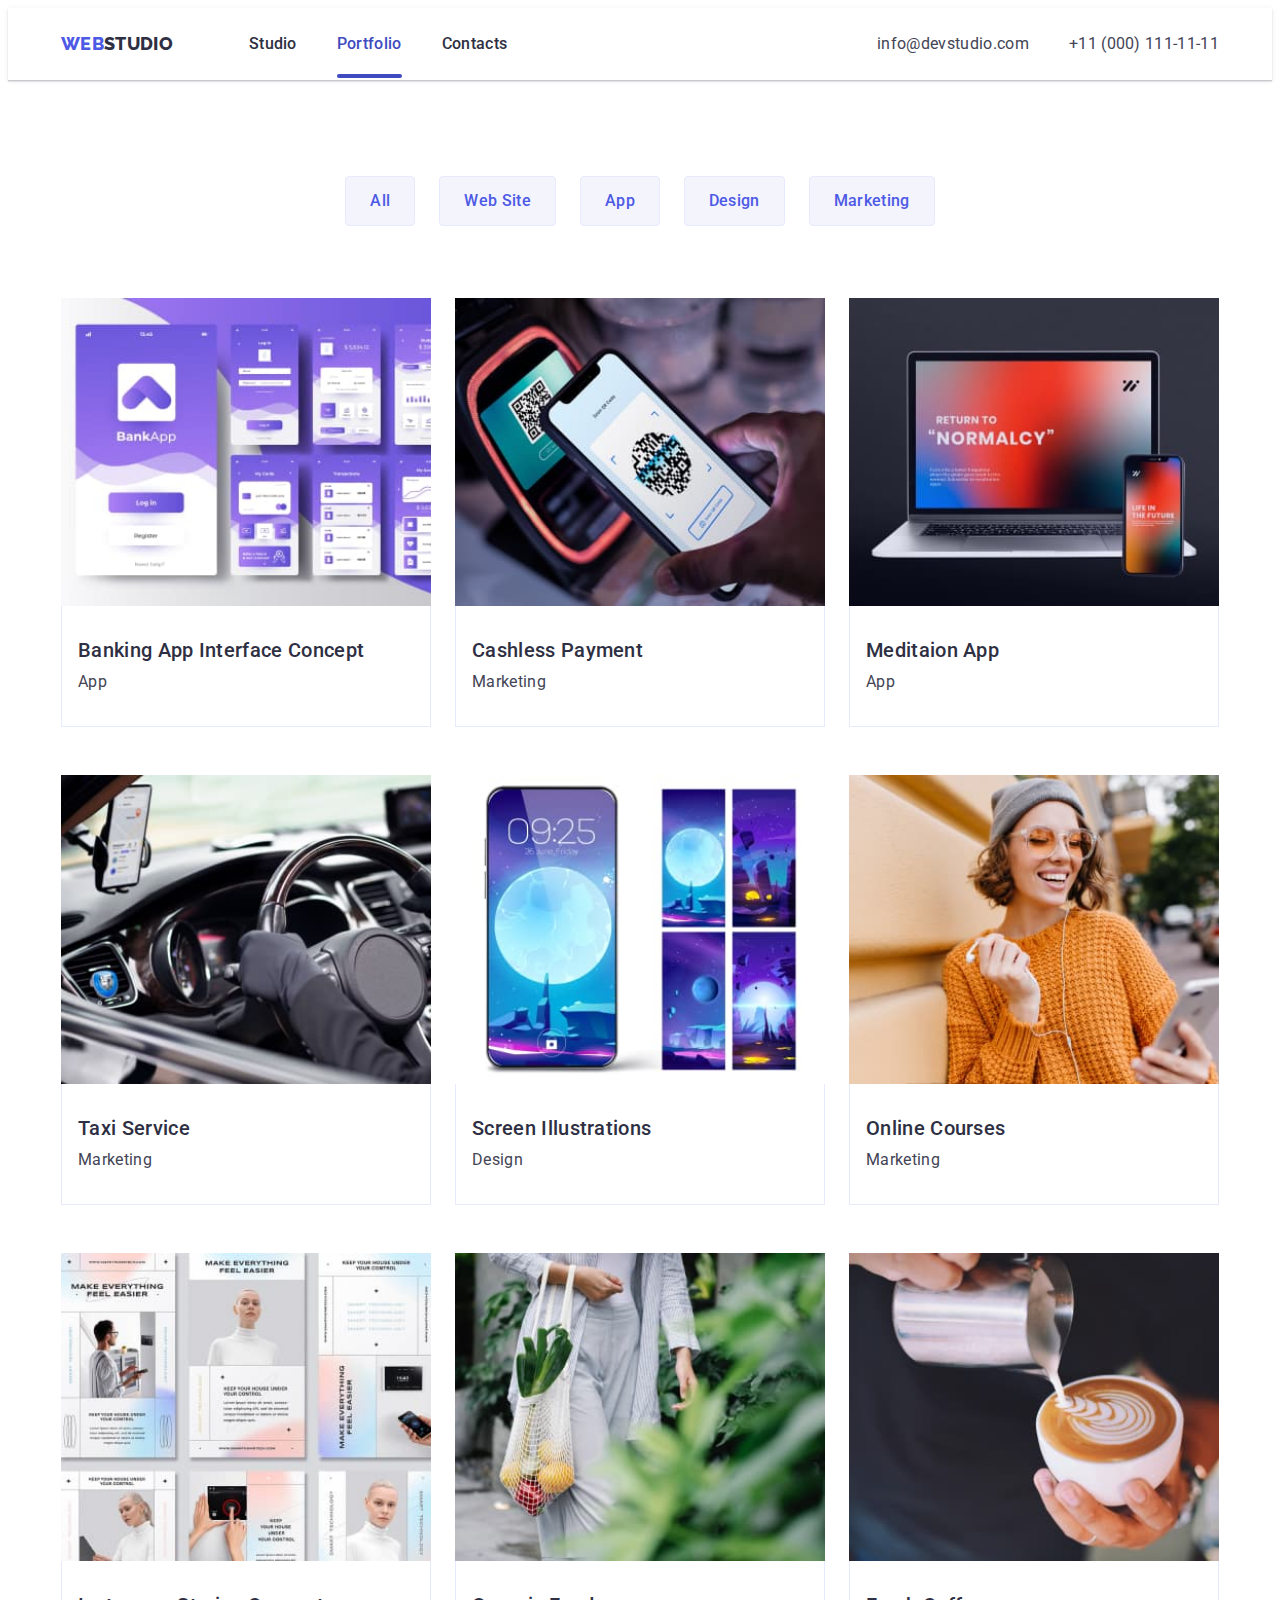
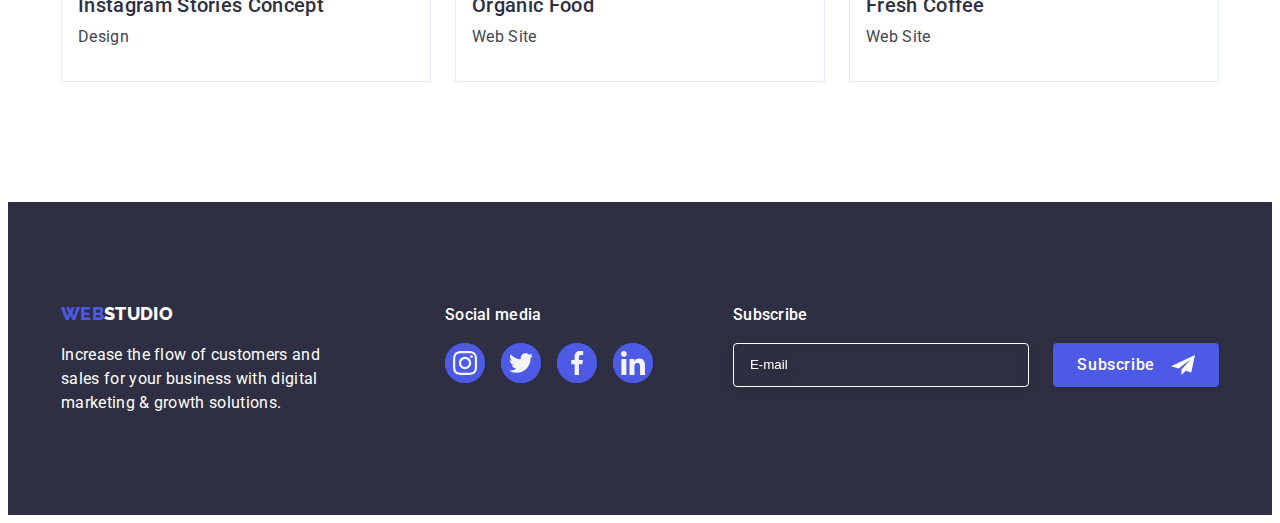
==== portfolio.html @ 8a081190 "Initial commit" ====
<!DOCTYPE html>
<html lang="en">
	<head>
		<meta charset="UTF-8" />
		<meta http-equiv="X-UA-Compatible" content="IE=edge" />
		<meta name="viewport" content="width=device-width, initial-scale=1.0" />
		<link rel="preconnect" href="https://fonts.googleapis.com" />
		<link rel="preconnect" href="https://fonts.gstatic.com" crossorigin />
		<link
			href="https://fonts.googleapis.com/css2?family=Raleway:wght@800&family=Roboto:wght@400;500;700;900&display=swap"
			rel="stylesheet"
		/>
		<link
			rel="stylesheet"
			href="https://cdnjs.cloudflare.com/ajax/libs/modern-normalize/1.1.0/modern-normalize.min.css"
			integrity="sha512-wpPYUAdjBVSE4KJnH1VR1HeZfpl1ub8YT/NKx4PuQ5NmX2tKuGu6U/JRp5y+Y8XG2tV+wKQpNHVUX03MfMFn9Q=="
			crossorigin="anonymous"
			referrerpolicy="no-referrer"
		/>
		<link rel="stylesheet" href="./css/style.css" />
		<title>WebStudio</title>
	</head>
	<body>
		<header class="header">
			<div class="container navigation">
				<nav class="nav-links">
					<a class="logo link" href="./index.html">Web<span class="log dark">Studio</span></a>
					<ul class="list">
						<li class="list-link"><a class="nav link" href="./index.html">Studio</a></li>
						<li class="list-link"><a class="nav link active" href="./portfolio.html">Portfolio</a></li>
						<li class="list-link"><a class="nav link" href="">Contacts</a></li>
					</ul>
				</nav>
				<address class="address">
					<ul class="list">
						<li><a class="address link" href="mailto:info@devstudio.com">info@devstudio.com</a></li>
						<li><a class="address link" href="tel:+110001111111">+11 (000) 111-11-11</a></li>
					</ul>
				</address>
			</div>
		</header>
		<main>
			<section class="section filters">
				<div class="container">
					<h1 class="hero-header hide">Portfolio</h1>
					<ul class="filters list">
						<li><button class="filter-button" type="button">All</button></li>
						<li><button class="filter-button" type="button">Web Site</button></li>
						<li><button class="filter-button" type="button">App</button></li>
						<li><button class="filter-button" type="button">Design</button></li>
						<li><button class="filter-button" type="button">Marketing</button></li>
					</ul>
					<ul class="list">
						<!-- перший -->
						<li class="port-var">
							<a href="#" class="project">
								<div class="decoration-popup">
									<img
										class="img-variant"
										src="./images/portfolio/interfaces.jpg"
										alt="application-screans"
										width="360"
										height="300"
									/>
									<p class="popup-content">
										14 Stylish and User-Friendly App Design Concepts · Task Manager App · Calorie Tracker App · Exotic
										Fruit Ecommerce App · Cloud Storage App
									</p>
								</div>
								<div class="post-name">
									<h3 class="port-name">Banking App Interface Concept</h3>
									<p class="port-filtr">App</p>
								</div>
							</a>
						</li>
						<!-- другий -->
						<li class="port-var">
							<a href="#" class="project">
								<div class="decoration-popup">
									<img
										class="img-variant"
										src="./images/portfolio/payment.jpg"
										alt="payment"
										width="360"
										height="300"
									/>
									<p class="popup-content">
										14 Stylish and User-Friendly App Design Concepts · Task Manager App · Calorie Tracker App · Exotic
										Fruit Ecommerce App · Cloud Storage App
									</p>
								</div>
								<div class="post-name">
									<h3 class="port-name">Cashless Payment</h3>
									<p class="port-filtr">Marketing</p>
								</div>
							</a>
						</li>
						<!-- третий -->
						<li class="port-var">
							<a href="#" class="project">
								<div class="decoration-popup">
									<img
										class="img-variant"
										src="./images/portfolio/laptop.jpg"
										alt="notebook"
										width="360"
										height="300"
									/>
									<p class="popup-content">
										14 Stylish and User-Friendly App Design Concepts · Task Manager App · Calorie Tracker App · Exotic
										Fruit Ecommerce App · Cloud Storage App
									</p>
								</div>
								<div class="post-name">
									<h3 class="port-name">Meditaion App</h3>
									<p class="port-filtr">App</p>
								</div>
							</a>
						</li>
						<!-- четвертий -->
						<li class="port-var">
							<a href="#" class="project">
								<div class="decoration-popup">
									<img
										class="img-variant"
										src="./images/portfolio/driver.jpg"
										alt="driver"
										width="360"
										height="300"
									/>
									<p class="popup-content">
										14 Stylish and User-Friendly App Design Concepts · Task Manager App · Calorie Tracker App · Exotic
										Fruit Ecommerce App · Cloud Storage App
									</p>
								</div>
								<div class="post-name">
									<h3 class="port-name">Taxi Service</h3>
									<p class="port-filtr">Marketing</p>
								</div>
							</a>
						</li>
						<!-- п'ятий -->
						<li class="port-var">
							<a href="#" class="project">
								<div class="decoration-popup">
									<img
										class="img-variant"
										src="./images/portfolio/screens.jpg"
										alt="interfaces"
										width="360"
										height="300"
									/>
									<p class="popup-content">
										14 Stylish and User-Friendly App Design Concepts · Task Manager App · Calorie Tracker App · Exotic
										Fruit Ecommerce App · Cloud Storage App
									</p>
								</div>
								<div class="post-name">
									<h3 class="port-name">Screen Illustrations</h3>
									<p class="port-filtr">Design</p>
								</div>
							</a>
						</li>
						<!-- шостий -->
						<li class="port-var">
							<a href="#" class="project">
								<div class="decoration-popup">
									<img
										class="img-variant"
										src="./images/portfolio/girl.jpg"
										alt="girl"
										width="360"
										height="300"
									/>
									<p class="popup-content">
										14 Stylish and User-Friendly App Design Concepts · Task Manager App · Calorie Tracker App · Exotic
										Fruit Ecommerce App · Cloud Storage App
									</p>
								</div>
								<div class="post-name">
									<h3 class="port-name">Online Courses</h3>
									<p class="port-filtr">Marketing</p>
								</div>
							</a>
						</li>
						<!-- сьомий -->
						<li class="port-var">
							<a href="#" class="project">
								<div class="decoration-popup">
									<img
										class="img-variant"
										src="./images/portfolio/stories.jpg"
										alt="stories"
										width="360"
										height="300"
									/>
									<p class="popup-content">
										14 Stylish and User-Friendly App Design Concepts · Task Manager App · Calorie Tracker App · Exotic
										Fruit Ecommerce App · Cloud Storage App
									</p>
								</div>
								<div class="post-name">
									<h3 class="port-name">Instagram Stories Concept</h3>
									<p class="port-filtr">Design</p>
								</div>
							</a>
						</li>
						<!-- восьмий -->
						<li class="port-var">
							<a href="#" class="project">
								<div class="decoration-popup">
									<img
										class="img-variant"
										src="./images/portfolio/vegy.jpg"
										alt="vegitables"
										width="360"
										height="300"
									/>
									<p class="popup-content">
										14 Stylish and User-Friendly App Design Concepts · Task Manager App · Calorie Tracker App · Exotic
										Fruit Ecommerce App · Cloud Storage App
									</p>
								</div>
								<div class="post-name">
									<h3 class="port-name">Organic Food</h3>
									<p class="port-filtr">Web Site</p>
								</div>
							</a>
						</li>
						<!-- дев'ятий -->
						<li class="port-var">
							<a href="#" class="project">
								<div class="decoration-popup">
									<img
										class="img-variant"
										src="./images/portfolio/coffee.jpg"
										alt="cup-of-coffee"
										width="360"
										height="300"
									/>
									<p class="popup-content">
										14 Stylish and User-Friendly App Design Concepts · Task Manager App · Calorie Tracker App · Exotic
										Fruit Ecommerce App · Cloud Storage App
									</p>
								</div>
								<div class="post-name">
									<h3 class="port-name">Fresh Coffee</h3>
									<p class="port-filtr">Web Site</p>
								</div>
							</a>
						</li>
					</ul>
				</div>
			</section>
		</main>
		<!-- футер -->
		<footer class="footer">
			<div class="container foot">
				<!-- лого -->
				<div class="webstudio">
					<a class="logo link" href="./index.html">Web<span class="logo white">Studio</span></a>
					<p class="footer text">
						Increase the flow of customers and sales for your business with digital marketing & growth solutions.
					</p>
				</div>
				<!-- соцмережі -->
				<div class="social-media">
					<p class="social-head">Social media</p>
					<ul class="social-icons list">
						<li class="social-item">
							<a href="https://www.instagram.com/" class="social-icon">
								<svg width="24" height="24" class="social-svg">
									<use href="./images/icons.svg#instagram"></use>
								</svg>
							</a>
						</li>
						<li class="social-item">
							<a href="https://twitter.com/" class="social-icon">
								<svg width="24" height="24" class="social-svg">
									<use href="./images/icons.svg#twitter"></use>
								</svg>
							</a>
						</li>
						<li class="social-item">
							<a href="https://www.facebook.com/" class="social-icon">
								<svg width="24" height="24" class="social-svg">
									<use href="./images/icons.svg#facebook"></use>
								</svg>
							</a>
						</li>
						<li class="social-item">
							<a href="https://ua.linkedin.com/" class="social-icon">
								<svg width="24" height="24" class="social-svg">
									<use href="./images/icons.svg#linkedin"></use>
								</svg>
							</a>
						</li>
					</ul>
				</div>
				<div class="subscribe">
					<form class="subscribe-form" name="subscribe-form" autocomplete="on">
						<label class="subscribe-label" for="subscribe"> Subscribe </label>
						<div class="subscribe-inp-btn">
							<input
								type="email"
								class="subscribe-input"
								id="subscribe"
								name="email"
								placeholder="E-mail"
								required
								title="Please include your E-mail"
							/>
							<button class="subscribe-btn button-hero">
								<span class="subscribe-btn-name">Subscribe</span>
								<svg class="telegram-ico" width="24" height="20">
									<use href="./images/icons.svg#telegram"></use>
								</svg>
							</button>
						</div>
					</form>
				</div>
			</div>
		</footer>
	</body>
</html>
---- css/style.css ----
:root {
	--body-text-color: #434455;
	--primery-white-color: #ffffff;
	--header-text-color: #2e2f42;
	--primery-brend-color: #4d5ae5;
	--accent-link-color: #404bbf;
	--border-color: #e7e9fc;
	--secondary-white-color: #f4f4fd;
	--hide-text-color: #8E8F99;
}

body {
	font-family: "Roboto", sans-serif;
	font-size: 16px;
	line-height: 1.5;
	font-style: normal;
	font-weight: 400;
	color: var(--body-text-color);
	background-color: var(--primery-white-color);
	letter-spacing: 0.02em;
}
h1,
h2,
h3,
h4,
h5,
h6,
p,
ul {
	margin-top: 0;
	margin-bottom: 0;
}

ul {
	padding-left: 0;
}

img {
	display: block;
	min-width: 100%;
	height: auto;
}

.list {
	list-style: none;
}

.link {
	text-decoration: none;
	font-style: normal;
}

.container {
	width: 1158px;
	padding-left: 15px;
	padding-right: 15px;
	margin: 0 auto;
}
/* стили для index.html*/
/* header */
.header {
	box-shadow: 0px 2px 1px rgba(46, 47, 66, 0.08), 0px 1px 1px rgba(46, 47, 66, 0.16), 0px 1px 6px rgba(46, 47, 66, 0.08);
	padding-top: 24px;
	padding-bottom: 24px;
}

.navigation,
.nav-links,
.nav-links .list,
.address > .list {
	display: flex;
}

.navigation {
	/* justify-content: space-between; */
}

.nav-links ul li:not(:last-child) {
	margin-right: 40px;
}

.address ul li:first-child {
	margin-right: 40px;
}

.logo {
	text-transform: uppercase;
	font-family: "Raleway";
	font-weight: 800;
	font-size: 18px;
	line-height: 1.3;
	color: var(--primery-brend-color);
	margin-right: 76px;
}

.log.dark {
	color: var(--header-text-color);
}

.logo.white {
	color: var(--primery-white-color);
}

.nav.link {
	font-weight: 500;
	color: var(--header-text-color);
	position: relative;
	padding-top: 24px;
	padding-bottom: 24px;
	transition: color 250ms cubic-bezier(0.4, 0, 0.2, 1);
	position: relative;
}


.list-link {
	position: relative;
}

.nav.link::after {
	content:'';
	display: block;
	position: absolute;
	left: 0px;
	bottom: -1px;
	width: 100%;
	height: 4px;
	border-radius: 2px;
	background-color: transparent;
	cursor: auto;
	transition: background-color 250ms cubic-bezier(0.4, 0, 0.2, 1);
}

.nav.link:hover::after {
	background-color: var(--accent-link-color);
}

.nav.link:hover,
.nav.link:focus {
	color: var(--accent-link-color);
}

.nav.link.active {
	color: var(--accent-link-color);
}

.nav.link.active::after {
	background-color: var(--accent-link-color);
}

.address {
	margin-left: auto;
}
.address.link {
	color: var(--body-text-color);
	transition: color 250ms cubic-bezier(0.4, 0, 0.2, 1);
}

.address.link:hover {
	color: var(--accent-link-color);
		transition: color 250ms cubic-bezier(0.4, 0, 0.2, 1);

}

/* main */

.section-hero {
	background-image: linear-gradient(rgba(46, 47, 66, 0.7), rgba(46, 47, 66, 0.7)), url(../images/img-name.jpeg);
	background-color: #2e2f42;
	background-repeat: no-repeat;
	background-size: cover;
	background-position: center;
	box-sizing: border-box;
	max-width: 1440px;
	margin-left: auto;
	margin-right: auto;
	text-transform: capitalize;
	padding-top: 188px;
	padding-bottom: 188px;
}

.hero-for {
	text-transform: none;
}

.hero-header {
	width: 496px;
	margin-bottom: 48px;
	color: var(--primery-white-color);
	font-weight: 700;
	font-size: 56px;
	line-height: 1.1;
	margin-right: auto;
	margin-left: auto;
}

.button-hero {
	font-family: inherit;
	background-color: var(--primery-brend-color);
	color: var(--primery-white-color);
	font-weight: 500;
	font-size: inherit;
	line-height: inherit;
	letter-spacing: 0.04em;
	cursor: pointer;
	padding: 16px 32px;
	gap: 10px;
	box-shadow: 0px 4px 4px rgba(0, 0, 0, 0.15);
	border-style: none;
	border-radius: 4px;
	margin: 0 auto;
	display: block;
	transition: background-color 250ms cubic-bezier(0.4, 0, 0.2, 1);
}

.button-hero:hover {
	background-color: var(--accent-link-color);
}

/* advanteges*/

.item-header {
	color: var(--header-text-color);
	font-weight: 500;
	font-size: 20px;
	line-height: 1.2;
	margin-bottom: 8px;
}

.section.adv {
	padding-top: 120px;
	padding-bottom: 120px;
}
.advanteges .list {
	display: flex;
	gap: 24px;
}

.hide .list {
	color: var(--header-text-color);
}

.picture {
	display: flex;
	align-items: center;
	justify-content: center;
	height: 112px;
	background-color: #f4f4fd;
	border-radius: 4px;
	margin-bottom: 8px;
}

/* doing */

.section-header {
	color: var(--header-text-color);
	font-weight: 700;
	font-size: 36px;
	line-height: 1.1;
	text-align: center;
	margin-bottom: 72px;
}

.doing .list {
	display: flex;
	gap: 24px;
}

.section.do {
	padding-bottom: 120px;
}

.pic {
	border: 1px solid var(--border-color);
}

.section.team {
	background-color: var(--secondary-white-color);
	padding-top: 120px;
	padding-bottom: 120px;
}

.team.item {
	background-color: var(--primery-white-color);
	box-shadow: 0px 1px 6px rgba(46, 47, 66, 0.08), 0px 1px 1px rgba(46, 47, 66, 0.16), 0px 2px 1px rgba(46, 47, 66, 0.08);
	border-radius: 0px 0px 4px 4px;
}

.team .list {
	display: flex;
	gap: 24px;
}

.icons {
	display: flex;
	justify-content: center;
	gap: 24px;
}

.icon {
	display: flex;
	justify-content: center;
	align-items: center;
	width: 40px;
	height: 40px;
	background-color: #4d5ae5;
	border-radius: 50%;
	color: var(--secondary-white-color);
	transition: background-color 250ms cubic-bezier(0.4, 0, 0.2, 1);
}

.icon:hover {
	background-color: var(--accent-link-color);
	transition: background-color 250ms cubic-bezier(0.4, 0, 0.2, 1);
}

.icon:focus {
	background-color: var(--accent-link-color);
	transition: background-color 250ms cubic-bezier(0.4, 0, 0.2, 1);
}

.svg {
	width: 40%;
	height: 40%;
	fill: currentColor;
}

.name-pos {
	padding-top: 32px;
	padding-bottom: 32px;
}

.name {
	color: var(--header-text-color);
	font-weight: 500;
	font-size: 20px;
	line-height: 1.2;
	text-align: center;
	margin-bottom: 8px;
}

.position {
	text-align: center;
	margin-bottom: 8px;
}

.customers {
	padding-top: 120px;
	padding-bottom: 120px;
}

.customers-items {
	display: flex;
	gap: 24px;
	margin-right: auto;
	margin-left: auto;
}
.cust-link {
	width: 100%;
	height: 100%;
	border: 1px solid #8e8f99;
	border-radius: 4px;
	display: flex;
	align-items: center;
	justify-content: center;
	color: #8e8f99;
	padding: 16px 32px;
	transition: border-color 250ms cubic-bezier(0.4, 0, 0.2, 1), color 250ms cubic-bezier(0.4, 0, 0.2, 1);
}

.cust-link:hover {
	border-color: #404bbf;
	color: #404bbf;
	/* transition: border-color 250ms cubic-bezier(0.4, 0, 0.2, 1), color 250ms cubic-bezier(0.4, 0, 0.2, 1); */
}

.cust-link:focus {
	border-color: #404bbf;
	color: #404bbf;
	/* transition: border-color 250ms cubic-bezier(0.4, 0, 0.2, 1), color 250ms cubic-bezier(0.4, 0, 0.2, 1); */
}

.customer-item {
	height: 88px;
	width: calc((100% - 120px) / 6);
}

.customer-svg {
	fill: currentColor;
}

/* footer */

footer.footer {
	padding-top: 100px;
	padding-bottom: 100px;
}

.webstudio {
	margin-right: 120px;
	/* width: calc(100% / 3); */
}

.footer {
	background-color: var(--header-text-color);
}

.container.foot {
	display: flex;
	align-items: baseline;
	/* gap: 120px; */
}

.footer.text {
	color: var(--primery-white-color);
	max-width: 264px;
	margin-top: 16px;
}

.container.foot > .logo.link {
	display: inline-block;
	margin-bottom: 16px;
}

.social-media {
	/* width: calc(100%-120px / 3 ); */
	margin-right: 80px;
}

.social-head {
	font-weight: 500;
	color: var(--primery-white-color);
	margin-bottom: 16px;
}

.social-icons {
	display: flex;
	gap: 16px;
}

.social-item {
	background-color: var(--primery-brend-color);
	border-radius: 50%;
	width: 40px;
	height: 40px;
}

/* .social-item:hover {
	background-color: #31d0aa;
	transition: background-color 250ms cubic-bezier(0.4, 0, 0.2, 1);
} */
.social-icon {
	display: flex;
	height: 100%;
	background-color: var(--primery-brend-color);
	border-radius: 50%;
	justify-content: center;
	align-items: center;
	color: var(--secondary-white-color);
	transition: background-color 250ms cubic-bezier(0.4, 0, 0.2, 1);
}

.social-icon:hover {
	background-color: #31d0aa;
	/* transition: background-color 250ms cubic-bezier(0.4, 0, 0.2, 1); */
}

.social-icon:focus {
	background-color: #31d0aa;
	/* transition: background-color 250ms cubic-bezier(0.4, 0, 0.2, 1); */
}

.social-svg {
	fill: var(--secondary-white-color);
}

.subscribe {
	width: 100%;
}

.subscribe-label {
	display: inline-block;
	margin-bottom: 16px;
	font-weight: 500;
	color: var(--primery-white-color);
}

.subscribe-inp-btn {
	display: flex;
	gap: 24px;
}

.subscribe-input {
	width: 100%;
	height: 40px;
	color: var(--primery-white-color);
	background: transparent;
	border: 1px solid #FFFFFF;
	filter: drop-shadow(0px 4px 4px rgba(0, 0, 0, 0.15));
	border-radius: 4px;
	padding-left: 16px;
	transition: border 250ms cubic-bezier(0.4, 0, 0.2, 1);
}

.subscribe-input::placeholder {
	color: var(--primery-white-color);
}

.subscribe-input:not(:placeholder-shown):required:valid {
	border: 1px solid green;
}

.subscribe-input:not(:placeholder-shown):required:invalid {
	border: 1px solid red;
}

.subscribe-btn{
	padding: 8px 24px;
	display: flex;
	gap: 16px;
	align-items: center;
	color: var(--primery-white-color)
}

.telegram-ico {
	fill: currentColor;
}




/* portfolio */
/* main */
/* filter */

.filter-button {
	transition: color 250ms cubic-bezier(0.4, 0, 0.2, 1), background-color 250ms cubic-bezier(0.4, 0, 0.2, 1), border-color 250ms cubic-bezier(0.4, 0, 0.2, 1), box-shadow 250ms cubic-bezier(0.4, 0, 0.2, 1);
	font-family: inherit;
	font-size: inherit;
	line-height: inherit;
	letter-spacing: inherit;
	font-weight: 500;
	padding: 12px 24px;
	border: 1px solid var(--border-color);
	border-radius: 4px;
	color: var(--primery-brend-color);
	background-color: var(--secondary-white-color);
	border-color: var(--border-color);
	cursor: pointer;
	
}

.filter-button:hover,
.filter-button:focus {
	color: var(--primery-white-color);
	background-color: var(--accent-link-color);
	border-color: var(--accent-link-color);
	box-shadow: 0px 3px 1px rgba(0, 0, 0, 0.1), 0px 2px 1px rgba(0, 0, 0, 0.08), 0px 2px 2px rgba(0, 0, 0, 0.12);
	
}

section.filters {
	padding-top: 96px;
	padding-bottom: 120px;
}

.filters.list {
	display: flex;
	gap: 24px;
	margin-bottom: 72px;
	justify-content: center;
}

.filters.list + .list {
	display: flex;
	flex-wrap: wrap;
	gap: 48px 24px;
}

.port-var {
	/* margin-right: 24px;
	margin-bottom: 48px; */
	width: calc((100% - 48px) /3);
}

.port-var:nth-last-child(-n + 3) {
	/* margin-bottom: 0; */
}

.project {
	display: block;
	text-decoration: none;
	transition: box-shadow 250ms cubic-bezier(0.4, 0, 0.2, 1);
}

.project:hover {
	box-shadow: 0px 1px 6px rgba(46, 47, 66, 0.08), 0px 1px 1px rgba(46, 47, 66, 0.16), 0px 2px 1px rgba(46, 47, 66, 0.08);

}

.project:focus {
	box-shadow: 0px 1px 6px rgba(46, 47, 66, 0.08), 0px 1px 1px rgba(46, 47, 66, 0.16), 0px 2px 1px rgba(46, 47, 66, 0.08);
	
}

.decoration-popup {
	position: relative;
	overflow: hidden;
}

.popup-content {
	display: inline-block;
	transform: translatey(100%);
	position: absolute;
	top: 0;
	left: 0;
	background-color: #4d5ae5;
	padding: 40px 32px;
	width: 100%;
	height: 100%;
	color: #F4F4FD;
	transform: translateY(100%);
	transition: transform 250ms cubic-bezier(0.4, 0, 0.2, 1); 
}

.project:hover .popup-content {
	transform: translateY(0);
}

.project:focus .popup-content {
	transform: translateY(0);
}

.list li:nth-child(3n) {
	margin-right: 0;
}

.post-name {
	border-bottom: 1px solid var(--border-color);
	border-left: 1px solid var(--border-color);
	border-right: 1px solid var(--border-color);
	padding-top: 32px;
	padding-bottom: 32px;
	padding-left: 16px;
	padding-right: 16px;
}

.post-name:hover {
	border-bottom: 1px solid var(--secondary-white-color);
	border-left: 1px solid var(--secondary-white-color);
	border-right: 1px solid var(--secondary-white-color);
	transition: border-bottom, border-left, border-right 250ms cubic-bezier(0.4, 0, 0.2, 1);
}

.port-name {
	color: var(--header-text-color);
	font-weight: 500;
	font-size: 20px;
	line-height: 1.2;
	margin-bottom: 8px;
}

.port-filtr {
	color: var(--body-text-color);
}

.img-variant {
	display: block;
	width: inherit;
}

.hide {
	position: absolute;
	width: 1px;
	height: 1px;
	margin: -1px;
	border: 0;
	padding: 0;
	white-space: nowrap;
	clip-path: inset(100%);
	clip: rect(0 0 0 0);
	overflow: hidden;
}


/* modal window */

.backdrop {
	opacity: 1;
	pointer-events: all;
	position: fixed;
	top: 0;
	left: 0;
	width: 100%;
	height: 100%;
	background-color: rgba(46, 47, 66, 0.4);
	transition: opacity 250ms cubic-bezier(0.4, 0, 0.2, 1), visibility 250ms cubic-bezier(0.4, 0, 0.2, 1);
}

.is-hidden {
	visibility: hidden;
	opacity: 0;
	pointer-events: none;
}

.modal {
	padding: 72px 24px 24px 24px;
	position: absolute;
	top: 50%;
	left: 50%;
	transform: translatex(-50%) translatey(-50%);
	width: 408px;
	min-height: 576px;
	background: #FCFCFC;
	box-shadow: 0px 1px 1px rgba(0, 0, 0, 0.14), 0px 1px 3px rgba(0, 0, 0, 0.12), 0px 2px 1px rgba(0, 0, 0, 0.2);
	border-radius: 4px;
	transition: transform 250ms cubic-bezier(0.4, 0, 0.2, 1);
}

.close {
	position: absolute;
	display: flex;
	justify-content: center;
	align-items: center;
	padding: 0;
	top: 24px;
	right: 24px;
	width: 24px;
	height: 24px;
	color: #ffffff;
	background-color: #e7e9fc;
	border: 1px solid rgba(0, 0, 0, 0.1);
	border-radius: 50%;
	cursor: pointer;
	fill: #2e2f42;
	transition: background-color 250ms cubic-bezier(0.4, 0, 0.2, 1), border 250ms cubic-bezier(0.4, 0, 0.2, 1);
}

.close:hover {
	background-color: #404bbf;
	border: none;
	fill: currentColor;
}

.close:focus {
	background-color: #404bbf;
	border: none;
	fill: currentColor;
}

.close-ico{
	transition: fill 250ms cubic-bezier(0.4, 0, 0.2, 1);
}

.modal-header {
	margin-bottom: 16px;
	font-weight: 500;
	text-align: center;
	color: var(--header-text-color);
}

.form-row {
	position: relative;
	color: var(--header-text-color);
	transition: color 250ms cubic-bezier(0.4, 0, 0.2, 1);
}

.form-row:focus-within {
	color: var(--primery-brend-color);
}

.input-area {
	height: 40px;
	padding-left: 38px;
	width: 100%;
	border: 1px solid rgba(46, 47, 66, 0.4);
	border-radius: 4px;
	transition: border 250ms cubic-bezier(0.4, 0, 0.2, 1);
}

.input-area:focus-within, .comment-area:focus-within {
  border: 1px solid #4D5AE5;
}
 
.input-area:not(:placeholder-shown):required:invalid {
	border: 1px solid #dd3838;
} 

.input-area:not(:placeholder-shown):required:valid {
	border: 1px solid #24c61b;
}

.form-icon {
	position: absolute;
	top: 50%;
	transform: translate(0, -50%);
	left: 19px;
	fill: currentColor;
}

.priv_pol_agree {
	color: var(--hide-text-color);
}

.form-label {
	margin-bottom: 4px;
}

.comment-area {
	width: 100%;
	padding-top: 8px;
	padding-left: 16px;
	margin-bottom: 16px;
	border-radius: 4px;
	resize: none;
	border: 1px solid rgba(46, 47, 66, 0.4);
	transition: border 250ms cubic-bezier(0.4, 0, 0.2, 1);
}
/* я пробував ставити псевдоклас :placeholder-shown та тоді при фокусі на коментарій колір плейсхолдера стає темнішим, тобто трохи міняється, тому я зробив так щоб він мав постійний стиль кольору */
.comment-area::placeholder, .input-area::placeholder, .form-label, .priv_pol_agree {
	color: rgba(46, 47, 66, 0.4);
	font-size: 12px;
	line-height: 1.17;
	letter-spacing: 0.04em;
}

.priv_pol_agree {
	display: inline-block;
	margin-bottom: 24px;
	transition: color 250ms cubic-bezier(0.4, 0, 0.2, 1);
}

.checkbox {
	height: 16px;
	width: 16px;
	margin-right: 8px;
}

.checkbox:checked {
	cursor: pointer;
	color: var(--accent-link-color);
	border: 1px solid rgba(46, 47, 66, 0.4);
	border-radius: 4px;
	
}

.checkbox:checked + .priv_pol_agree {
	color: var(--body-text-color);
}

.priv_pol_link {
	color: var(--primery-brend-color)
}

.modal-btn-send {
	width: 169px;
}
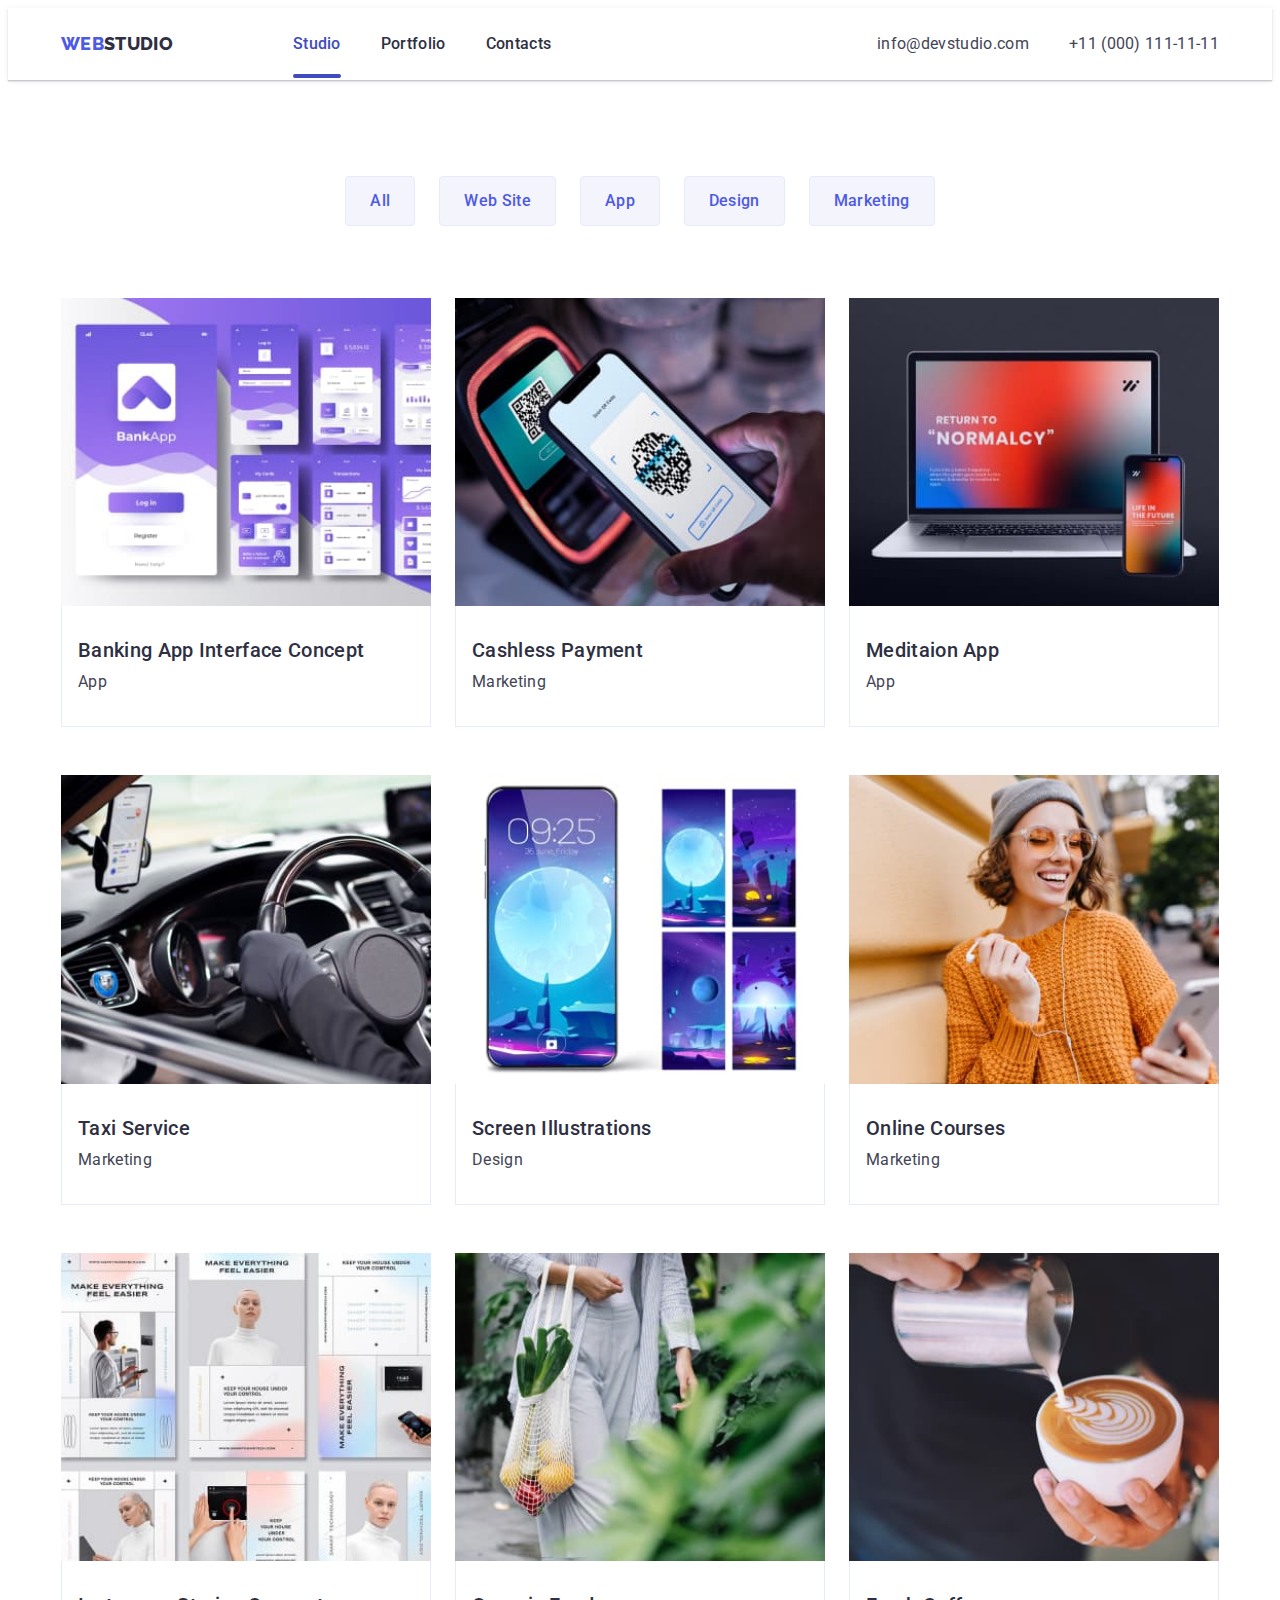
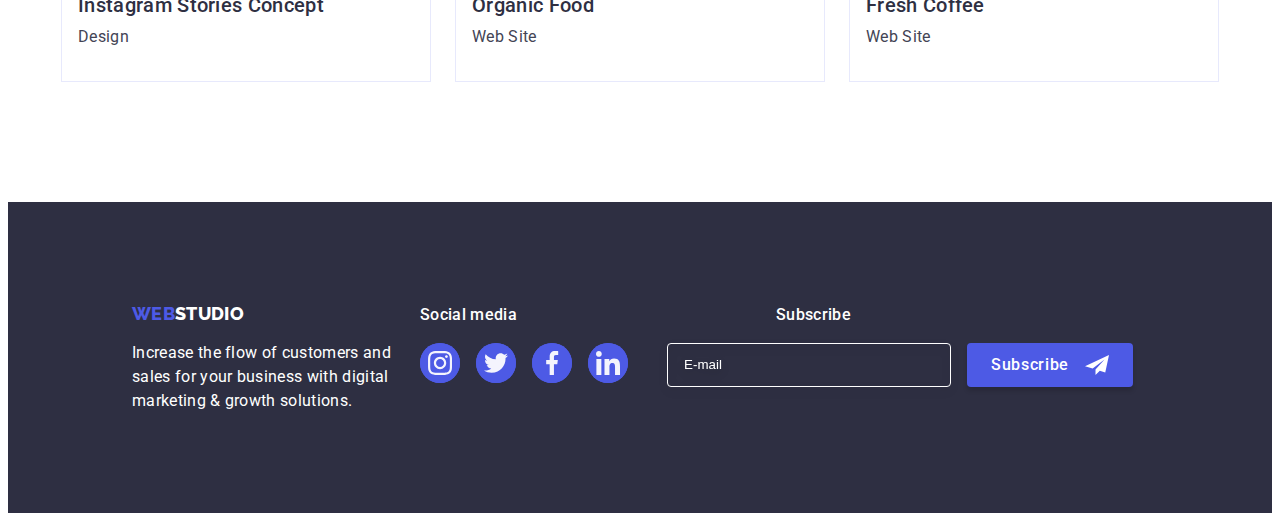
==== commit e54fa9e3: "7.1" ====
--- a/portfolio.html
+++ b/portfolio.html
@@ -24,13 +24,18 @@
 		<header class="header">
 			<div class="container navigation">
 				<nav class="nav-links">
+					<!-- лого -->
 					<a class="logo link" href="./index.html">Web<span class="log dark">Studio</span></a>
-					<ul class="list">
-						<li class="list-link"><a class="nav link" href="./index.html">Studio</a></li>
-						<li class="list-link"><a class="nav link active" href="./portfolio.html">Portfolio</a></li>
-						<li class="list-link"><a class="nav link" href="">Contacts</a></li>
-					</ul>
+					<!-- навігація -->
+					<div class="navig-list">
+						<ul class="list">
+							<li class="list-link"><a class="nav link active" href="./index.html">Studio</a></li>
+							<li class="list-link"><a class="nav link" href="./portfolio.html">Portfolio</a></li>
+							<li class="list-link"><a class="nav link" href="">Contacts</a></li>
+						</ul>
+					</div>
 				</nav>
+				<!-- зв'язатися -->
 				<address class="address">
 					<ul class="list">
 						<li><a class="address link" href="mailto:info@devstudio.com">info@devstudio.com</a></li>
--- a/css/style.css
+++ b/css/style.css
@@ -51,17 +51,69 @@
 }
 
 .container {
-	width: 1158px;
+
+	/* basic */
+	min-width: 320px;
+	max-width: 428px;
+	padding-left: 16px;
+	padding-right: 16px;
+	margin: 0 auto;
+	transition: 250ms cubic-bezier(0.4, 0, 0.2, 1);
+
+  /* 1200px */
+	/* width: 1158px;
 	padding-left: 15px;
 	padding-right: 15px;
-	margin: 0 auto;
-}
-/* стили для index.html*/
-/* header */
+	margin: 0 auto; */
+}
+
+@media screen and (min-width: 768px){
+	.container {
+		max-width: 768px;
+	}
+}
+
+@media screen and (min-width: 1158px){
+	.container {
+		max-width: 1158px;
+		padding-left: 15px;
+		padding-right: 15px;
+	}
+}
+
+/* 
+=========================================
+        стили для index.html*/
+/*              header 
+=========================================
+*/
 .header {
 	box-shadow: 0px 2px 1px rgba(46, 47, 66, 0.08), 0px 1px 1px rgba(46, 47, 66, 0.16), 0px 1px 6px rgba(46, 47, 66, 0.08);
 	padding-top: 24px;
 	padding-bottom: 24px;
+	transition: 250ms cubic-bezier(0.4, 0, 0.2, 1);
+}
+
+@media screen and (max-width:767px) {
+	display: flex;
+	justify-content: ;
+
+}
+
+@media screen and (min-width: 768px) {
+	.header {
+		padding-top: 16px;
+		padding-bottom: 16px;
+	}
+	
+}
+
+@media screen and (min-width: 1158px) {
+	.header {
+		padding-top: 24px;
+		padding-bottom: 24px;
+	}
+	
 }
 
 .navigation,
@@ -72,7 +124,14 @@
 }
 
 .navigation {
-	/* justify-content: space-between; */
+	display: flex;
+	align-items: center;
+	transition: 250ms cubic-bezier(0.4, 0, 0.2, 1);
+}
+
+@media screen and (min-width: 768px) {
+	.nav-links
+	
 }
 
 .nav-links ul li:not(:last-child) {
@@ -80,7 +139,14 @@
 }
 
 .address ul li:first-child {
-	margin-right: 40px;
+	margin-right: 0px;
+}
+
+@media screen and (min-width: 1158px){
+	.address ul li:first-child {
+		margin-right: 40px;
+	}
+	
 }
 
 .logo {
@@ -90,8 +156,27 @@
 	font-size: 18px;
 	line-height: 1.3;
 	color: var(--primery-brend-color);
-	margin-right: 76px;
-}
+	margin-right: 120px;
+}
+
+@media screen and(min-width: 1158px) {
+	.logo {
+		margin-right: 76px;
+	}
+	
+}
+
+.navig-list {
+	display: none;
+	transition: 250ms cubic-bezier(0.4, 0, 0.2, 1);
+}
+
+@media screen and (min-width: 768px){
+	.navig-list {
+		display: block;
+	}
+}
+
 
 .log.dark {
 	color: var(--header-text-color);
@@ -148,11 +233,45 @@
 }
 
 .address {
+	display: none;
 	margin-left: auto;
-}
+	transition: 250ms cubic-bezier(0.4, 0, 0.2, 1);
+}
+
+@media screen and (min-width: 768px) {
+	.address {
+		display: block;
+		max-width: 116px;
+	}
+	.address>.list {
+		display: flex;
+		flex-wrap: wrap;
+		row-gap: 12px;
+		justify-content: end;
+	}
+}
+@media screen and (min-width: 1158px) {
+	.address {
+		max-width: 345px;
+	}
+	
+}
+
 .address.link {
+	font-size: 12px;
+	line-height: 1.16;
+	letter-spacing: 0.04;
 	color: var(--body-text-color);
 	transition: color 250ms cubic-bezier(0.4, 0, 0.2, 1);
+}
+
+@media screen and (min-width: 1158px) {
+	.address.link {
+		font-size: 16px;
+		line-height: 1.5;
+		letter-spacing: 0.02;
+	}
+	
 }
 
 .address.link:hover {
@@ -161,7 +280,194 @@
 
 }
 
-/* main */
+.menu-mob {
+	display: none;
+}
+
+@media screen and (max-width: 767px) {
+	.menu-mob {
+		display: inline-block;
+		margin-left: auto;
+	}
+}
+
+.page-header {
+  box-shadow: 0px 2px 4px -1px rgb(0 0 0 / 20%),
+    0px 4px 5px 0px rgb(0 0 0 / 14%), 0px 1px 10px 0px rgb(0 0 0 / 12%);
+}
+
+.page-header .container {
+  min-height: 80px;
+  display: flex;
+  align-items: center;
+  justify-content: flex-end;
+}
+
+.menu {
+  display: flex;
+  padding: 0;
+  margin: 0;
+  list-style: none;
+}
+
+@media (max-width: 767px) {
+  .menu {
+    display: none;
+  }
+}
+
+.menu .link {
+  padding: 10px;
+  color: inherit;
+  text-decoration: none;
+}
+
+.menu .link:hover,
+.menu .link:focus {
+  text-decoration: underline;
+}
+
+.menu-toggle {
+  min-height: 40px;
+  min-width: 40px;
+  display: flex;
+  align-items: center;
+  justify-content: center;
+
+  margin: 0;
+  padding: 0;
+  background-color: transparent;
+  cursor: pointer;
+  border: none;
+  border-radius: 50%;
+  outline: none;
+}
+
+@media (min-width: 768px) {
+  .menu-toggle {
+    display: none;
+  }
+}
+
+.menu-toggle:hover,
+.menu-toggle:focus {
+  background-color: rgba(0, 0, 0, 0.1);
+}
+
+.menu-container {
+	display: flex;
+	flex-direction: column;
+  position: fixed;
+  top: 0;
+  left: 0;
+  width: 100vw;
+  height: 100vh;
+  padding: 80px 35px 40px 40px;
+  background-color: var(--primery-white-color);
+  z-index: 999;
+
+  transform: translateX(100%);
+  transition: transform 250ms ease-in-out;
+}
+
+.menu-container.is-open {
+  transform: translateX(0);
+}
+
+.menu-container .menu-toggle {
+  position: absolute;
+  top: 16px;
+  right: 16px;
+	color: var(--header-text-color);
+	background: transparent;
+	border: 1px solid rgba(46, 47, 66, 0.1);
+}
+
+.menu-container .menu-toggle:hover, .menu-container .menu-toggle:focus {
+	background-color: rgba(46, 47, 66, 0.1);
+
+}
+
+.mobile-menu {
+  padding: 0;
+  margin: 0;
+  list-style: none;
+}
+
+.mobile-menu .link {
+  display: block;
+  padding: 10px;
+  font-weight: 700;
+	font-size: 36px;
+	line-height: 40px;
+	letter-spacing: 0.02em;
+	text-transform: capitalize;
+	color: #2E2F42;
+  text-decoration: none;
+	transition: color 250ms cubic-bezier(0.4, 0, 0.2, 1);
+}
+
+.mobile-menu .link:hover, .mobile-menu .link:focus {
+	color: var(--accent-link-color);
+}
+
+.mobile-menu .link.active {
+	color: var(--accent-link-color);
+}
+
+.mobile-menu .link.active:hover, .mobile-menu .link.active:focus {
+	color: var(--primery-brend-color);
+}
+
+.contact-list {
+	display: flex;
+	flex-wrap: wrap;
+	width: 353px;
+	margin-top: auto;
+	gap: 40px;
+	margin-bottom: 48px;
+	list-style: none;
+	text-decoration: none;
+}
+
+.contact-tel {
+	font-weight: 700;
+	font-size: 36px;
+	line-height: 1.1;
+	letter-spacing: 0.02em;
+	text-transform: capitalize;
+	color: #4D5AE5;
+	text-decoration: none;
+	transition: color 250ms cubic-bezier(0.4, 0, 0.2, 1);
+}
+
+.contact-tel:hover, .contact-tel:focus {
+	color: var(--accent-link-color);
+}
+
+.contact-mail {
+	font-size: 20px;
+	line-height: 1.2;
+	letter-spacing: 0.02em;
+	color: #434455;
+	text-decoration: none;
+	transition: color 250ms cubic-bezier(0.4, 0, 0.2, 1);
+}
+
+.contact-mail:hover, .contact-mail:focus {
+	color: var(--accent-link-color);
+}
+
+.icons.list {
+	align-self: start;
+	gap: 56px;
+}
+
+/* 
+=================================
+             main
+=================================
+*/
 
 .section-hero {
 	background-image: linear-gradient(rgba(46, 47, 66, 0.7), rgba(46, 47, 66, 0.7)), url(../images/img-name.jpeg);
@@ -174,8 +480,16 @@
 	margin-left: auto;
 	margin-right: auto;
 	text-transform: capitalize;
-	padding-top: 188px;
-	padding-bottom: 188px;
+	padding-top: 112px;
+	padding-bottom: 112px;
+}
+
+@media screen and (min-width: 1158px) {
+	.section-hero {
+		padding-top: 188px;
+		padding-bottom: 188px;
+	}
+	
 }
 
 .hero-for {
@@ -183,14 +497,22 @@
 }
 
 .hero-header {
-	width: 496px;
+	width: 320px;
 	margin-bottom: 48px;
 	color: var(--primery-white-color);
 	font-weight: 700;
-	font-size: 56px;
+	font-size: 36px;
 	line-height: 1.1;
+	text-align: center;
 	margin-right: auto;
 	margin-left: auto;
+}
+
+@media screen and (min-width: 768px){
+	.hero-header {
+		width: 496px;
+		font-size: 56px;
+	}
 }
 
 .button-hero {
@@ -216,23 +538,82 @@
 	background-color: var(--accent-link-color);
 }
 
-/* advanteges*/
+/* 
+=====================================
+            advanteges
+=====================================
+*/
 
 .item-header {
 	color: var(--header-text-color);
 	font-weight: 500;
-	font-size: 20px;
-	line-height: 1.2;
+	font-size: 36px;
+	line-height: 1.1;
 	margin-bottom: 8px;
+	text-align: center;
+	transition: 250ms cubic-bezier(0.4, 0, 0.2, 1);
+}
+
+@media screen and (min-width: 768px) {
+	.item-header {
+		text-align: left;
+	}
+}
+
+@media screen and (min-width: 1158px) {
+	.item-header {
+		font-size: 20px;
+		line-height: 1.2;
+	}
+}
+
+.adv-item {
+	max-width: 396px;
+	transition: 250ms cubic-bezier(0.4, 0, 0.2, 1);
+}
+
+@media screen and (min-width: 768px) {
+	.adv-item {
+		max-width: 356px;
+	}
+}
+
+@media screen and (min-width: 1158px) {
+	.adv-item {
+		max-width: 264px;
+	}
+}
+
+.item-text {
+	text-align: center;
+	transition: 250ms cubic-bezier(0.4, 0, 0.2, 1);
+}
+
+@media screen and (min-width: 768px) {
+	.item-text {
+		text-align: left;
+	}
+	
 }
 
 .section.adv {
-	padding-top: 120px;
-	padding-bottom: 120px;
-}
+	padding-top: 96px;
+	padding-bottom: 96px;
+	transition: 250ms cubic-bezier(0.4, 0, 0.2, 1);
+}
+
+@media screen and (min-width: 1158px) {
+	.section.adv {
+		padding-top: 120px;
+		padding-bottom: 120px;
+	}
+	
+}
+
 .advanteges .list {
 	display: flex;
-	gap: 24px;
+	flex-wrap: wrap;
+	gap: 72px 24px;
 }
 
 .hide .list {
@@ -240,7 +621,7 @@
 }
 
 .picture {
-	display: flex;
+	display: none;
 	align-items: center;
 	justify-content: center;
 	height: 112px;
@@ -249,7 +630,17 @@
 	margin-bottom: 8px;
 }
 
-/* doing */
+@media screen and (min-width: 1158px) {
+	.picture {
+		display: flex;
+	}
+}
+
+/* 
+==========================================
+                doing 
+==========================================
+*/
 
 .section-header {
 	color: var(--header-text-color);
@@ -266,17 +657,36 @@
 }
 
 .section.do {
+	display: none;
 	padding-bottom: 120px;
+}
+
+@media screen and (min-width: 1158px) {
+	.section.do {
+		display: block;
+	}
 }
 
 .pic {
 	border: 1px solid var(--border-color);
 }
 
+/* 
+========================================
+                team
+========================================*/
+
 .section.team {
 	background-color: var(--secondary-white-color);
-	padding-top: 120px;
-	padding-bottom: 120px;
+	padding-top: 96px;
+	padding-bottom: 96px;
+}
+
+@media screen and (min-width: 1158px) {
+	.section.team {
+		padding-top: 120px;
+		padding-bottom: 120px;
+	}
 }
 
 .team.item {
@@ -287,7 +697,9 @@
 
 .team .list {
 	display: flex;
-	gap: 24px;
+	justify-content: center;
+	flex-wrap: wrap;
+	gap: 72px 24px;
 }
 
 .icons {
@@ -343,17 +755,37 @@
 	margin-bottom: 8px;
 }
 
+/* ========================================
+              customers
+======================================== */
+
 .customers {
-	padding-top: 120px;
-	padding-bottom: 120px;
+	padding-top: 96px;
+	padding-bottom: 96px;
+}
+
+@media screen and (min-width: 1158px) {
+	.customers {
+		padding-top: 120px;
+		padding-bottom: 120px;
+	}
 }
 
 .customers-items {
 	display: flex;
-	gap: 24px;
+	justify-content: center;
+	flex-wrap: wrap;
+	gap: 72px 16px;
 	margin-right: auto;
 	margin-left: auto;
 }
+
+@media screen and (min-width: 768px) {
+	.customers-items {
+		gap: 72px 24px;
+	}
+}
+
 .cust-link {
 	width: 100%;
 	height: 100%;
@@ -370,34 +802,75 @@
 .cust-link:hover {
 	border-color: #404bbf;
 	color: #404bbf;
-	/* transition: border-color 250ms cubic-bezier(0.4, 0, 0.2, 1), color 250ms cubic-bezier(0.4, 0, 0.2, 1); */
 }
 
 .cust-link:focus {
 	border-color: #404bbf;
 	color: #404bbf;
-	/* transition: border-color 250ms cubic-bezier(0.4, 0, 0.2, 1), color 250ms cubic-bezier(0.4, 0, 0.2, 1); */
 }
 
 .customer-item {
 	height: 88px;
-	width: calc((100% - 120px) / 6);
+	width: 190px;
+}
+
+@media screen and (min-width: 768px) {
+	.customer-item {
+		width: 168px;
+	}
 }
 
 .customer-svg {
 	fill: currentColor;
 }
 
-/* footer */
+/* =====================================
+               footer 
+========================================*/
 
 footer.footer {
-	padding-top: 100px;
-	padding-bottom: 100px;
+	padding-top: 96px;
+	padding-bottom: 96px;
+}
+
+@media screen and (min-width: 1158px) {
+	footer.footer {
+		padding-top: 100px;
+		padding-bottom: 100px;
+	}
+}
+
+.foot {
+	display: flex;
+	flex-wrap: wrap;
+	gap: 72px 24px;
+	justify-content: center;
+}
+
+.webstudio .logo {
+	margin-right: 0;
+	width: 100%;
+	text-align: center;
+}
+
+@media screen and (min-width:768px) {
+	.webstudio .logo {
+		text-align: left;
+	}
 }
 
 .webstudio {
-	margin-right: 120px;
-	/* width: calc(100% / 3); */
+	display: flex;
+	flex-wrap: wrap;
+	row-gap: 16px;
+	justify-content: center;
+}
+
+@media screen and (min-width:768px) {
+	.webstudio {
+		width: 264px;
+		justify-content: start;
+	}
 }
 
 .footer {
@@ -412,8 +885,7 @@
 
 .footer.text {
 	color: var(--primery-white-color);
-	max-width: 264px;
-	margin-top: 16px;
+	max-width: 268px;
 }
 
 .container.foot > .logo.link {
@@ -423,13 +895,33 @@
 
 .social-media {
 	/* width: calc(100%-120px / 3 ); */
-	margin-right: 80px;
+	/* margin-right: 80px; */
+	display: flex;
+	flex-wrap: wrap;
+	row-gap: 16px;
+	justify-content: center;
+}
+
+@media screen and (min-width:768px) {
+	.social-media {
+		flex-direction: column;
+		justify-content: start;
+	}
 }
 
 .social-head {
+	width: 100%;
+	text-align: center;
 	font-weight: 500;
 	color: var(--primery-white-color);
-	margin-bottom: 16px;
+	/* margin-bottom: 16px; */
+}
+
+@media screen and (min-width:768px) {
+	.social-head {
+		width: inherit;
+		text-align: left;
+	}
 }
 
 .social-icons {
@@ -477,19 +969,48 @@
 	width: 100%;
 }
 
+@media screen and (min-width:768px) {
+	.subscribe {
+		width: 496px;
+	}
+}
+
+.subscribe-form {
+	display: flex;
+	flex-wrap: wrap;
+	row-gap: 16px;
+	justify-content: center;
+}
+
 .subscribe-label {
-	display: inline-block;
-	margin-bottom: 16px;
+	/* display: inline-block; */
+	align-items: center;
+	/* margin-bottom: 16px; */
 	font-weight: 500;
 	color: var(--primery-white-color);
 }
 
+@media screen and (min-width:768px) {
+	.subscribe-label {
+		width: calc(100%/2);
+	}
+}
+
 .subscribe-inp-btn {
 	display: flex;
-	gap: 24px;
+	flex-wrap: wrap;
+	gap: 16px;
+}
+
+@media screen and (min-width:768px) {
+	.subscribe-inp-btn {
+		flex-direction: row;
+		justify-content: start;
+	}
 }
 
 .subscribe-input {
+	/* width: 264px; */
 	width: 100%;
 	height: 40px;
 	color: var(--primery-white-color);
@@ -501,6 +1022,12 @@
 	transition: border 250ms cubic-bezier(0.4, 0, 0.2, 1);
 }
 
+@media screen and (min-width:768px) {
+	.subscribe-input {
+		width: 264px;
+	}
+}
+
 .subscribe-input::placeholder {
 	color: var(--primery-white-color);
 }
@@ -520,6 +1047,8 @@
 	align-items: center;
 	color: var(--primery-white-color)
 }
+
+
 
 .telegram-ico {
 	fill: currentColor;
@@ -703,7 +1232,7 @@
 }
 
 .modal {
-	padding: 72px 24px 24px 24px;
+	padding: 72px 16px 24px 16px;
 	position: absolute;
 	top: 50%;
 	left: 50%;
@@ -714,6 +1243,13 @@
 	box-shadow: 0px 1px 1px rgba(0, 0, 0, 0.14), 0px 1px 3px rgba(0, 0, 0, 0.12), 0px 2px 1px rgba(0, 0, 0, 0.2);
 	border-radius: 4px;
 	transition: transform 250ms cubic-bezier(0.4, 0, 0.2, 1);
+}
+
+@media screen and (min-width: 768px) {
+	.modal {
+		padding: 72px 24px 24px 24px;
+	}
+	
 }
 
 .close {
@@ -762,10 +1298,12 @@
 	position: relative;
 	color: var(--header-text-color);
 	transition: color 250ms cubic-bezier(0.4, 0, 0.2, 1);
+	margin-bottom: 8px;
 }
 
 .form-row:focus-within {
 	color: var(--primery-brend-color);
+	
 }
 
 .input-area {
@@ -817,15 +1355,20 @@
 }
 /* я пробував ставити псевдоклас :placeholder-shown та тоді при фокусі на коментарій колір плейсхолдера стає темнішим, тобто трохи міняється, тому я зробив так щоб він мав постійний стиль кольору */
 .comment-area::placeholder, .input-area::placeholder, .form-label, .priv_pol_agree {
+	display: block;
 	color: rgba(46, 47, 66, 0.4);
 	font-size: 12px;
 	line-height: 1.17;
 	letter-spacing: 0.04em;
 }
 
+.priv_pol {
+	display: flex;
+	margin-bottom: 24px;
+	align-items: center;
+}
+
 .priv_pol_agree {
-	display: inline-block;
-	margin-bottom: 24px;
 	transition: color 250ms cubic-bezier(0.4, 0, 0.2, 1);
 }
 
